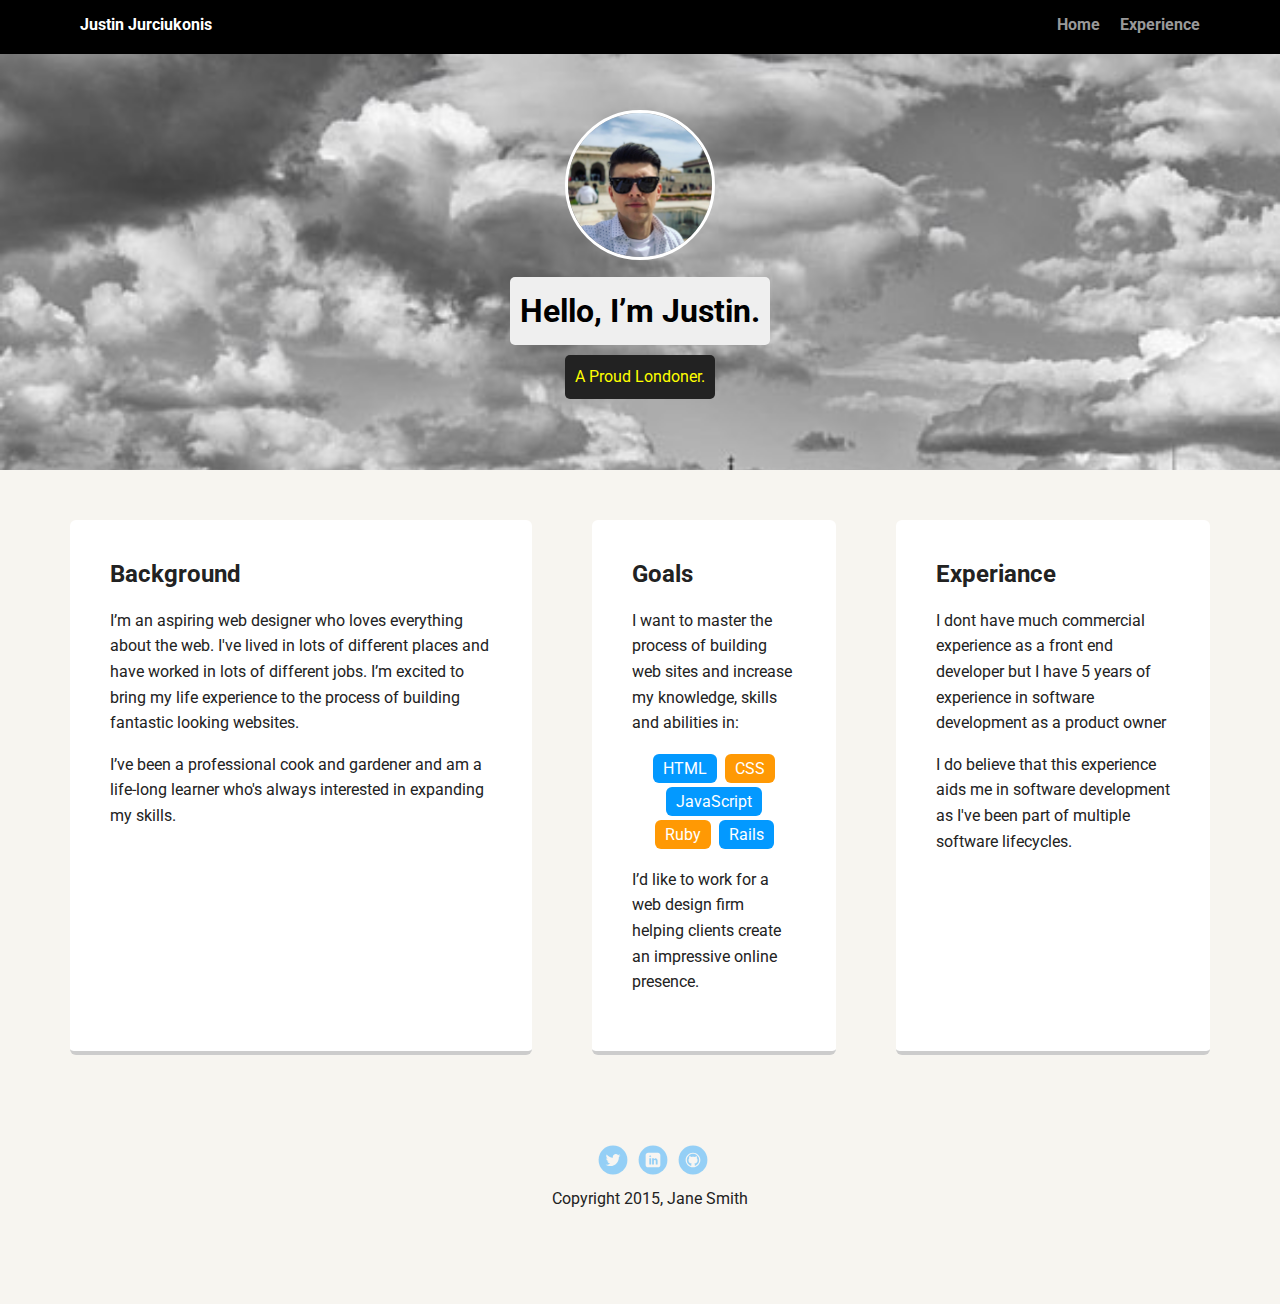
==== index.html @ 26716f7f "First Commit" ====
<!doctype html>
<html lang="en">
<head>
  <meta charset="utf-8">
  <title>Justin's Profile</title>
  <meta name="viewport" content="width=device-width, initial-scale=1.0">
  <link rel="stylesheet" href="styles.css">
  <link href="https://fonts.googleapis.com/css?family=Muli%7CRoboto:400,300,500,700,900" rel="stylesheet"></head>
  <body>

    <div class="main-nav">
        <ul class="nav">
          <li class="name">Justin Jurciukonis</li>
          <li><a href="#">Home</a></li>
          <li><a href="#">Experience</a></li>
        </ul>
    </div>

    <header>
      <img src="images/me.jpg" alt="Picture Of Justin" class="profile-image">
      <h1 class="tag name">Hello, I’m Justin.</h1>
      <p class="tag location">A Proud Londoner.</p>
    </header>

    <main class="flex">
      <div class="card">
        <h2>Background</h2>
        <p>I’m an aspiring web designer who loves everything about the web. I've lived in lots of different places and have worked in lots of different jobs. I’m excited to bring my life experience to the process of building fantastic looking websites.</p>
        <p>I’ve been a professional cook and gardener and am a life-long learner who's always interested in expanding my skills.</p>
      </div> 

      <div class="card">
        <h2>Goals</h2>
        <p>I want to master the process of building web sites and increase my knowledge, skills and abilities in:</p>
        <ul class="skills">
          <li>HTML</li>
          <li>CSS</li>
          <li>JavaScript</li>
          <li>Ruby</li>
          <li>Rails</li>
        </ul>
        <p>I’d like to work for a web design firm helping clients create an impressive online presence.</p>
      </div> 

      <div class="card">
        <h2>Experiance</h2>
        <p>I dont have much commercial experience as a front end developer but I have 5 years of experience in software development as a product owner</p>
        <p>I do believe that this experience aids me in software development as I've been part of multiple software lifecycles.</p>
      </div> 


    </main>
    <footer>
      <ul>
        <li><a href="#" class="social twitter">Twitter</a></li>
        <li><a href="#" class="social linkedin">LinkedIn</a></li>
        <li><a href="#" class="social github">Github</a></li>
      </ul>
      <p class="copyright">Copyright 2015, Jane Smith</p>
    </footer>
  </body>
  </html>
---- styles.css ----
/* Global Layout Set-up */
* { 
  box-sizing: border-box;
}
  
body {
  margin: 0;
  padding: 0;
  text-align: center;
  font-family: 'Roboto', sans-serif;
  color: #222;
  background: #f7f5f0;
}
/* Link Styles */

a {
  text-decoration: none;
  color: #999;
}
a:hover {
  color: #6633ff;
}

/* Section Styles */

.main-nav {
  width: 100%;
  background: black;
  min-height: 30px;
  padding: 10px;
  position: fixed;
  text-align: center;
}
.nav {
  display: flex;
  justify-content: space-around;
  font-weight: 700;
  list-style-type: none;
  margin: 0 auto;
  padding: 0;
}

.nav .name {
    display: block;
    margin-right: auto;
    color: white;
}
.nav li {
  padding: 5px 10px 10px 10px;
}
.nav a {
  transition: all .5s;
}
.nav a:hover {
  color: white
}

header {
  text-align: center;
  background: url('images/london.jpg') no-repeat top center ;
  background-size: cover;
  overflow: hidden;
  padding-top: 60px;
}
header {
  line-height: 1.5;
}
header .profile-image {
  margin-top: 50px;
  width: 150px;
  height: 150px;
  border-radius: 50%;
  border: 3px solid white;
  transition: all .5s;
}
header .profile-image:hover {
  transform: scale(1.2) rotate(5deg);
}
.tag {
  background-color: #efefef;
  color: black;
  padding: 10px;
  border-radius: 5px;
  display: table;
  margin: 10px auto;
} 
.location {
  background-color: #222;
  color: yellow;
}
.card {
  margin: 30px;
  padding: 20px 40px 40px;
  max-width: 500px;
  text-align: left;
  background: #fff;
  border-bottom: 4px solid #ccc;
  border-radius: 6px;
  transition: all .5s;
}
.card:hover {
  border-color: blue;
}

ul.skills {
  padding: 0;
  text-align: center;
}

.skills li {
  border-radius: 6px;
  display: inline-block;
  background: #ff9904;
  color: white;
  padding: 5px 10px;
  margin: 2px;
}

.skills li:nth-child(odd) {
  background: #0399ff;
}

footer {
  width: 100%;
  min-height: 30px;
  padding: 20px 0 40px 20px;
}

footer .copyright {
  top: -8px;
  font-size: .75em;
}

footer ul {
  list-style-type: none;
  margin: 0;
  padding: 0;
}

footer ul li {
  display: inline-block;
}

a.social {
  display: inline-block;
  text-indent: -9999px;
  margin-left: 5px;
  width: 30px;
  height: 30px;
  background-size: 30px 30px;
  opacity: .4;
  transition: all .5s;
}
a.twitter {
  background-image: url(images/twitter.svg);
}
a.linkedin {
  background-image: url(images/linkedin.svg);
}
a.github {
  background-image: url(images/github.svg);
}
a.social:hover {
  opacity: 1;
}
.clearfix {
  clear: both;
}

/* Styles for larger screens */
@media screen and (min-width: 720px) {
  
  .flex {
      display: -ms-flexbox;      /* TWEENER - IE 10 */
      display: flex; 
      max-width: 1200px;
      -ms-flex-pack: distribute;
      justify-content: space-around;
      margin: 0 auto;
  }

  header {
    min-height: 470px;
  }

  .nav {
    max-width: 1200px;
    padding: 0 30px;
  }


  main {
    padding-top: 20px;
  }

  main p {
    line-height: 1.6em;
  }

  footer {
    font-size: 1.3em;
    max-width: 1200px;
    margin: 40px auto;
  }

}
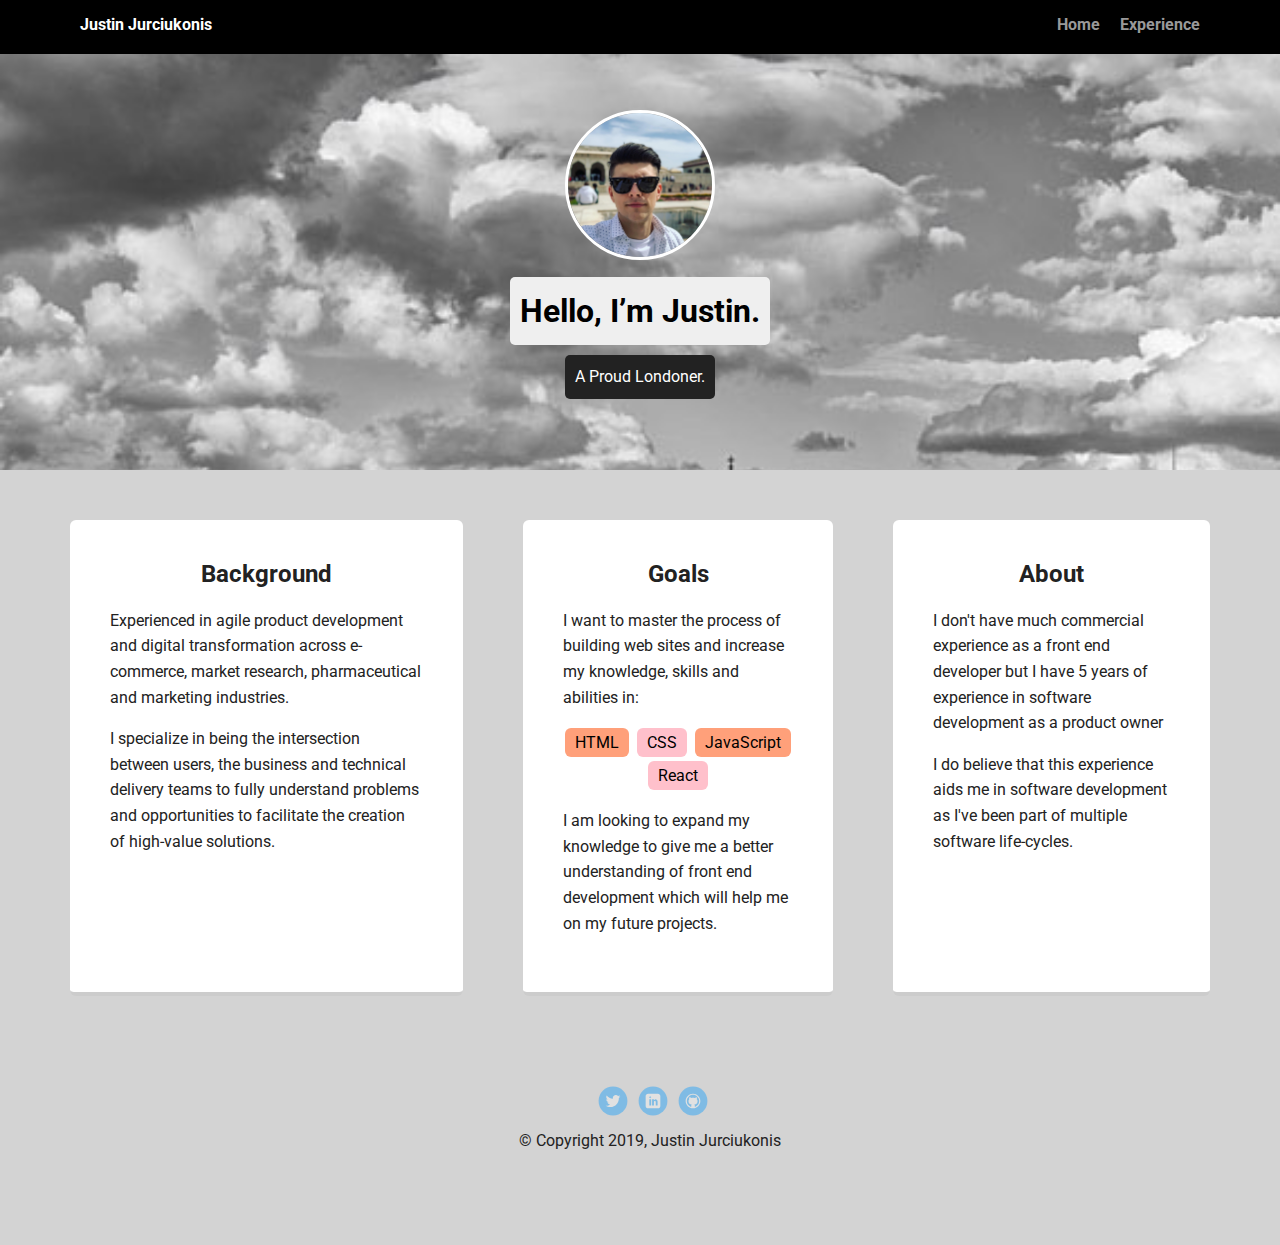
==== commit 21413815: "Experience page with styling" ====
--- a/index.html
+++ b/index.html
@@ -8,13 +8,13 @@
   <link href="https://fonts.googleapis.com/css?family=Muli%7CRoboto:400,300,500,700,900" rel="stylesheet"></head>
   <body>
 
-    <div class="main-nav">
+    <nav class="main-nav">
         <ul class="nav">
           <li class="name">Justin Jurciukonis</li>
-          <li><a href="#">Home</a></li>
-          <li><a href="#">Experience</a></li>
+          <li><a href="/index.html">Home</a></li>
+          <li><a href="/experience.html">Experience</a></li>
         </ul>
-    </div>
+      </nav>
 
     <header>
       <img src="images/me.jpg" alt="Picture Of Justin" class="profile-image">
@@ -23,40 +23,38 @@
     </header>
 
     <main class="flex">
-      <div class="card">
-        <h2>Background</h2>
-        <p>I’m an aspiring web designer who loves everything about the web. I've lived in lots of different places and have worked in lots of different jobs. I’m excited to bring my life experience to the process of building fantastic looking websites.</p>
-        <p>I’ve been a professional cook and gardener and am a life-long learner who's always interested in expanding my skills.</p>
-      </div> 
+      <article class="card">
+        <h2 align="center">Background</h2>
+        <p>Experienced in agile product development and digital transformation across e-commerce, market research, pharmaceutical and marketing industries.</p>
+        <p>I specialize in being the intersection between users, the business and technical delivery teams to fully understand problems and opportunities to facilitate the creation of high-value solutions. </p>
+      </article> 
 
-      <div class="card">
-        <h2>Goals</h2>
+      <article class="card">
+        <h2 align="center">Goals</h2>
         <p>I want to master the process of building web sites and increase my knowledge, skills and abilities in:</p>
         <ul class="skills">
           <li>HTML</li>
           <li>CSS</li>
           <li>JavaScript</li>
-          <li>Ruby</li>
-          <li>Rails</li>
+          <li>React</li>
         </ul>
-        <p>I’d like to work for a web design firm helping clients create an impressive online presence.</p>
-      </div> 
+        <p>I am looking to expand my knowledge to give me a better understanding of front end development which will help me on my future projects.</p>
+      </article> 
 
-      <div class="card">
-        <h2>Experiance</h2>
-        <p>I dont have much commercial experience as a front end developer but I have 5 years of experience in software development as a product owner</p>
-        <p>I do believe that this experience aids me in software development as I've been part of multiple software lifecycles.</p>
-      </div> 
+      <article class="card">
+        <h2 align="center">About</h2>
+        <p>I don't have much commercial experience as a front end developer but I have 5 years of experience in software development as a product owner</p>
+        <p>I do believe that this experience aids me in software development as I've been part of multiple software life-cycles.</p>
+      </article> 
+    </main>
 
-
-    </main>
     <footer>
       <ul>
-        <li><a href="#" class="social twitter">Twitter</a></li>
-        <li><a href="#" class="social linkedin">LinkedIn</a></li>
-        <li><a href="#" class="social github">Github</a></li>
+        <li><a href="https://twitter.com/8oasty" target="_blank" class="social twitter">Twitter</a></li>
+        <li><a href="https://www.linkedin.com/in/justin-jurciukonis-6a13b784/" target="_blank" class="social linkedin">LinkedIn</a></li>
+        <li><a href="https://github.com/8oasty" target="_blank" class="social github">Github</a></li>
       </ul>
-      <p class="copyright">Copyright 2015, Jane Smith</p>
+      <p class="copyright">&copy; Copyright 2019, Justin Jurciukonis</p>
     </footer>
   </body>
   </html>
--- a/styles.css
+++ b/styles.css
@@ -9,7 +9,7 @@
   text-align: center;
   font-family: 'Roboto', sans-serif;
   color: #222;
-  background: #f7f5f0;
+  background: lightgray;
 }
 /* Link Styles */
 
@@ -61,10 +61,9 @@
   background-size: cover;
   overflow: hidden;
   padding-top: 60px;
-}
-header {
   line-height: 1.5;
 }
+
 header .profile-image {
   margin-top: 50px;
   width: 150px;
@@ -75,6 +74,7 @@
 }
 header .profile-image:hover {
   transform: scale(1.2) rotate(5deg);
+  border: 10px solid pink;
 }
 .tag {
   background-color: #efefef;
@@ -83,10 +83,14 @@
   border-radius: 5px;
   display: table;
   margin: 10px auto;
+  transition: all .5s;
+} 
+.tag:hover {
+  border: 10px solid pink;
 } 
 .location {
   background-color: #222;
-  color: yellow;
+  color: white;
 }
 .card {
   margin: 30px;
@@ -99,7 +103,20 @@
   transition: all .5s;
 }
 .card:hover {
-  border-color: blue;
+  border-color: lightsalmon;
+}
+.article {
+  margin: 30px;
+  padding: 20px 20px 40px;
+  max-width: 1200px;
+  text-align: left;
+  background: #fff;
+  border-bottom: 4px solid #ccc;
+  border-radius: 6px;
+  transition: all .5s;
+}
+.article:hover{
+  border-color: pink;
 }
 
 ul.skills {
@@ -110,14 +127,14 @@
 .skills li {
   border-radius: 6px;
   display: inline-block;
-  background: #ff9904;
-  color: white;
+  background: pink;
+  color: black;
   padding: 5px 10px;
   margin: 2px;
 }
 
 .skills li:nth-child(odd) {
-  background: #0399ff;
+  background: lightsalmon;
 }
 
 footer {
@@ -166,7 +183,17 @@
 .clearfix {
   clear: both;
 }
-
+.company-logo {
+  width: 100px;
+  height: 60px;
+  border: 3px solid white;
+  transition: all .5s;
+  float: left;
+}
+
+.company-name {
+  padding-left: 120px;
+}
 /* Styles for larger screens */
 @media screen and (min-width: 720px) {
   
@@ -178,6 +205,13 @@
       justify-content: space-around;
       margin: 0 auto;
   }
+  .large-screen {
+      display: -ms-flexbox;      /* TWEENER - IE 10 */
+      max-width: 1200px;
+      -ms-flex-pack: distribute;
+      justify-content: space-around;
+      margin: 0 auto;
+  }
 
   header {
     min-height: 470px;
@@ -187,7 +221,6 @@
     max-width: 1200px;
     padding: 0 30px;
   }
-
 
   main {
     padding-top: 20px;
@@ -205,3 +238,4 @@
 
 }
 
+
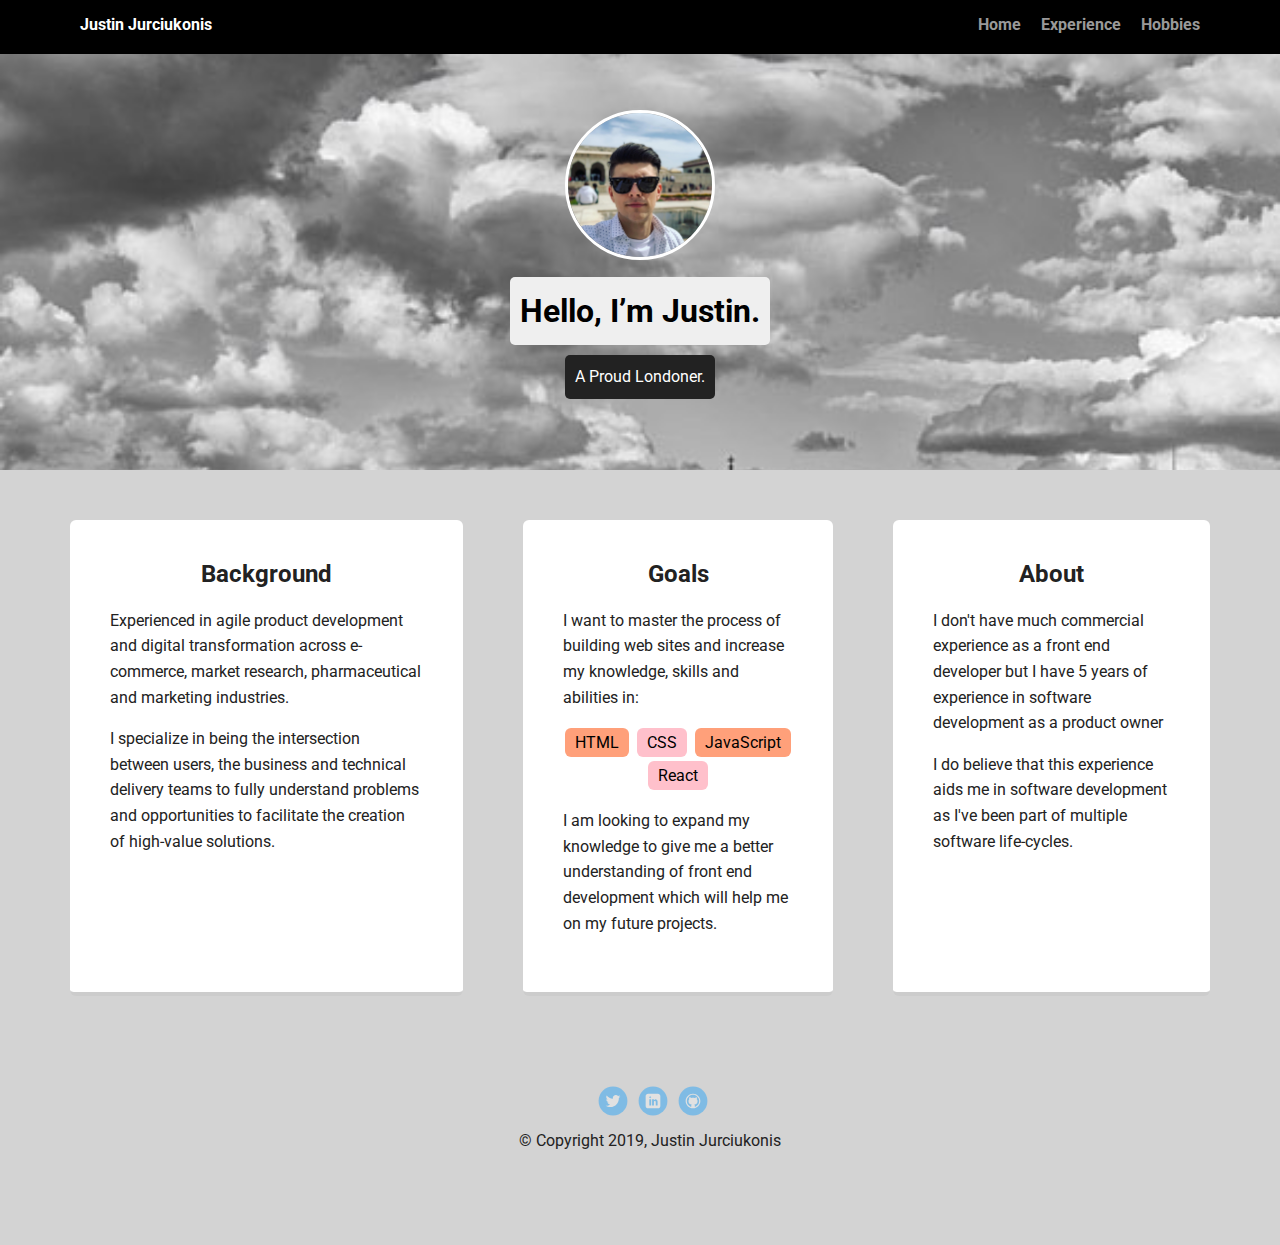
==== commit 23db1c49: "Added hobby page and footer to all pages" ====
--- a/index.html
+++ b/index.html
@@ -1,5 +1,4 @@
 <!doctype html>
-<html lang="en">
 <head>
   <meta charset="utf-8">
   <title>Justin's Profile</title>
@@ -11,8 +10,9 @@
     <nav class="main-nav">
         <ul class="nav">
           <li class="name">Justin Jurciukonis</li>
-          <li><a href="/index.html">Home</a></li>
-          <li><a href="/experience.html">Experience</a></li>
+          <li><a href="index.html">Home</a></li>
+          <li><a href="experience.html">Experience</a></li>
+          <li><a href="hobbies.html">Hobbies</a></li>
         </ul>
       </nav>
 
@@ -24,13 +24,13 @@
 
     <main class="flex">
       <article class="card">
-        <h2 align="center">Background</h2>
+        <h2 class="article-title">Background</h2>
         <p>Experienced in agile product development and digital transformation across e-commerce, market research, pharmaceutical and marketing industries.</p>
         <p>I specialize in being the intersection between users, the business and technical delivery teams to fully understand problems and opportunities to facilitate the creation of high-value solutions. </p>
       </article> 
 
       <article class="card">
-        <h2 align="center">Goals</h2>
+        <h2 class="article-title">Goals</h2>
         <p>I want to master the process of building web sites and increase my knowledge, skills and abilities in:</p>
         <ul class="skills">
           <li>HTML</li>
@@ -42,7 +42,7 @@
       </article> 
 
       <article class="card">
-        <h2 align="center">About</h2>
+        <h2 class="article-title">About</h2>
         <p>I don't have much commercial experience as a front end developer but I have 5 years of experience in software development as a product owner</p>
         <p>I do believe that this experience aids me in software development as I've been part of multiple software life-cycles.</p>
       </article> 
--- a/styles.css
+++ b/styles.css
@@ -105,6 +105,10 @@
 .card:hover {
   border-color: lightsalmon;
 }
+
+.article-title {
+  text-align: center;
+}
 .article {
   margin: 30px;
   padding: 20px 20px 40px;
@@ -186,6 +190,14 @@
 .company-logo {
   width: 100px;
   height: 60px;
+  border: 3px solid white;
+  transition: all .5s;
+  float: left;
+}
+
+.hobbie-logo {
+  width: 100px;
+  height: 100px;
   border: 3px solid white;
   transition: all .5s;
   float: left;
